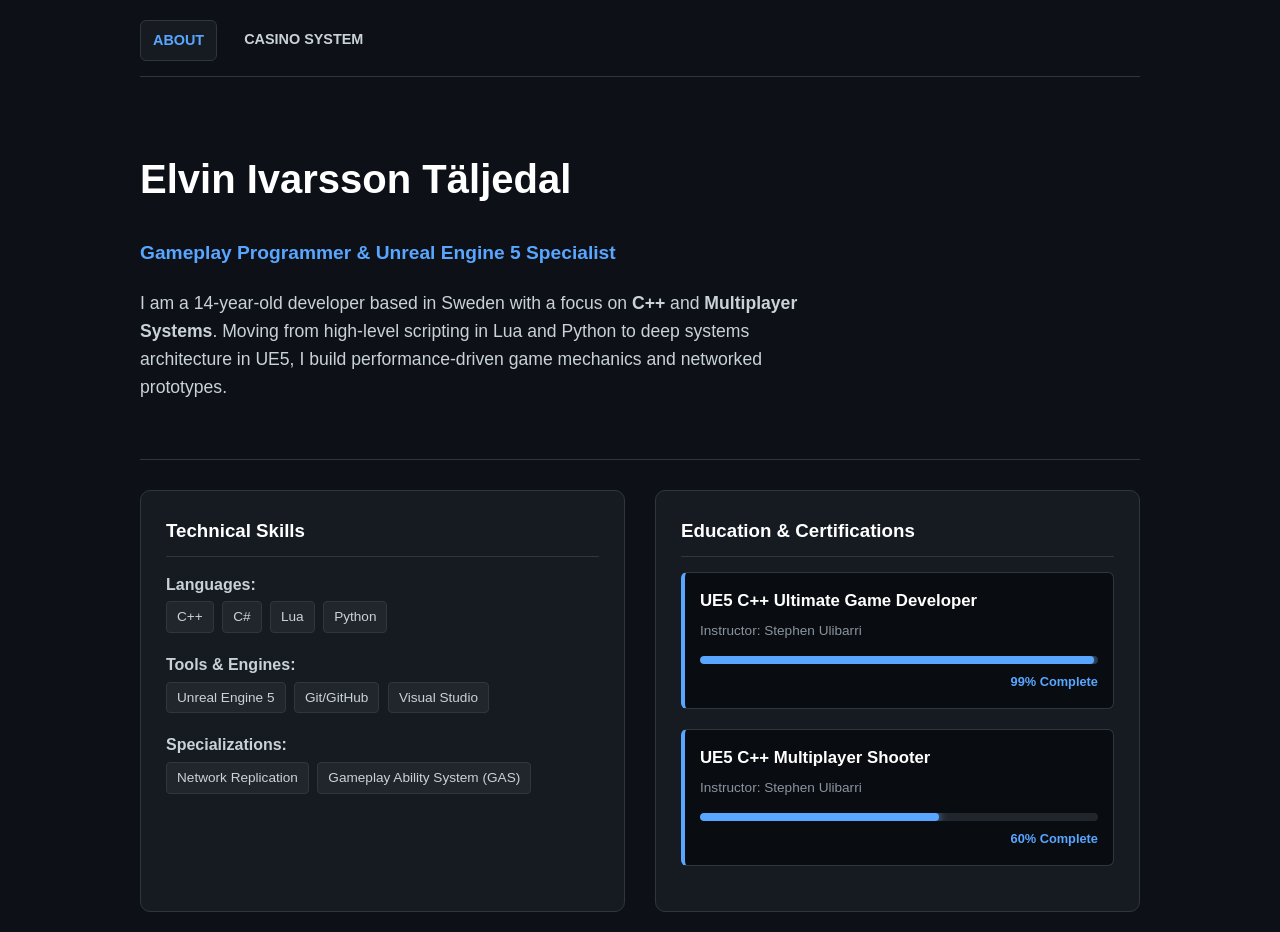
==== index.html @ 57df90be "Update course completion details and stylesheet version" ====
<!DOCTYPE html>
<html lang="en">
<head>
    <meta charset="UTF-8">
    <meta name="viewport" content="width=device-width, initial-scale=1.0">
    <title>Elvin I. T. | Portfolio</title>
    <link rel="icon" type="image/png" href="favicon.png">
    <link rel="stylesheet" href="style.css?v=2">
</head>
<body>
<div class="container">
    <nav></nav> 

    <header class="hero">
        <h1>Elvin Ivarsson Täljedal</h1>
        <div class="subtitle">Gameplay Programmer & Unreal Engine 5 Specialist</div>
        <p style="max-width: 700px; font-size: 1.1rem; margin-top: 20px;">
            I am a 14-year-old developer based in Sweden with a focus on <strong>C++</strong> and <strong>Multiplayer Systems</strong>. 
            Moving from high-level scripting in Lua and Python to deep systems architecture in UE5, I build performance-driven game mechanics and networked prototypes.
        </p>
    </header>

    <div class="content-grid">
        <div class="card">
            <h3>Technical Skills</h3>
            <div><strong>Languages:</strong><br><span class="skill-tag">C++</span> <span class="skill-tag">C#</span> <span class="skill-tag">Lua</span> <span class="skill-tag">Python</span></div>
            <div style="margin-top: 15px;"><strong>Tools & Engines:</strong><br><span class="skill-tag">Unreal Engine 5</span> <span class="skill-tag">Git/GitHub</span> <span class="skill-tag">Visual Studio</span></div>
            <div style="margin-top: 15px;"><strong>Specializations:</strong><br><span class="skill-tag">Network Replication</span> <span class="skill-tag">Gameplay Ability System (GAS)</span></div>
        </div>

        <div class="card">
            <h3>Education & Certifications</h3>
            
            <div class="course-item">
                <span class="course-title">UE5 C++ Ultimate Game Developer</span>
                <span class="course-meta">Instructor: Stephen Ulibarri</span>
                <div class="progress-track">
                    <div class="progress-fill" style="width: 99%;"></div>
                </div>
                <span class="progress-text">99% Complete</span>
            </div>
            
            <div class="course-item">
                <span class="course-title">UE5 C++ Multiplayer Shooter</span>
                <span class="course-meta">Instructor: Stephen Ulibarri</span>
                <div class="progress-track">
                    <div class="progress-fill" style="width: 60%;"></div>
                </div>
                <span class="progress-text">60% Complete</span>
            </div>
            
        </div>
    </div>
</div>
<script src="nav.js"></script>
</body>
</html>
---- style.css ----
:root { 
    --bg: #0d1117; 
    --text: #c9d1d9; 
    --accent: #58a6ff; 
    --card: #161b22; 
    --border: #30363d; 
    --code: #010409;
    --ue-gold: #e2b007;
}

body { 
    font-family: -apple-system, sans-serif; 
    background: var(--bg); 
    color: var(--text); 
    line-height: 1.6; 
    margin: 0; 
    padding: 20px; 
}

.container { max-width: 1000px; margin: 0 auto; }
h1, h2, h3 { color: white; margin-top: 0; }

/* NAVIGATION */
nav { 
    display: flex; gap: 15px; margin-bottom: 30px; 
    border-bottom: 1px solid var(--border); padding-bottom: 15px; 
}
nav a { 
    color: var(--text); text-decoration: none; padding: 8px 12px; 
    border-radius: 6px; font-weight: bold; font-size: 0.9rem; 
}
nav a:hover, nav a.active { background: var(--card); color: var(--accent); border: 1px solid var(--border); }

/* HOME PAGE STYLES */
.hero { padding: 40px 0; border-bottom: 1px solid var(--border); margin-bottom: 30px; }
.hero h1 { font-size: 2.5rem; }
.subtitle { color: var(--accent); font-weight: bold; font-size: 1.2rem; }
.content-grid { display: grid; grid-template-columns: 1fr 1fr; gap: 30px; }
@media (max-width: 700px) { .content-grid { grid-template-columns: 1fr; } }
.card { background: var(--card); border: 1px solid var(--border); border-radius: 10px; padding: 25px; height: 100%; box-sizing: border-box; }
.card h3 { border-bottom: 1px solid var(--border); padding-bottom: 10px; margin-bottom: 15px; }
.skill-tag { display: inline-block; background: #21262d; border: 1px solid var(--border); padding: 4px 10px; border-radius: 4px; margin: 4px 4px 4px 0; font-size: 0.85rem; }

/* PROJECT PAGE STYLES */
.project-header { background: var(--card); border: 1px solid var(--border); border-radius: 10px; padding: 30px; margin-bottom: 25px; }
.info-bar { display: flex; gap: 30px; margin-top: 20px; background: #090c10; padding: 15px 20px; border-radius: 8px; border-left: 4px solid var(--accent); }
.info-bar span { display: block; font-size: 0.8rem; color: #8b949e; }
.info-bar strong { color: white; }
.section { background: var(--card); border: 1px solid var(--border); border-radius: 10px; padding: 25px; margin-bottom: 25px; }
.gallery-grid { display: grid; grid-template-columns: 2fr 1fr; gap: 20px; }
.main-video { background: #000; aspect-ratio: 16/9; border-radius: 8px; border: 1px solid var(--border); overflow: hidden; }
.screenshot-column { display: flex; flex-direction: column; gap: 20px; }
.ss-item { background: #000; aspect-ratio: 16/9; border-radius: 8px; border: 1px solid var(--border); overflow: hidden; }
img, video { width: 100%; height: 100%; object-fit: cover; }

/* INTERACTIVE TABS */
.sub-nav { display: flex; gap: 10px; margin-bottom: 20px; border-bottom: 1px solid var(--border); padding-bottom: 15px; }
.sub-btn { background: transparent; border: 1px solid transparent; color: var(--text); padding: 8px 16px; cursor: pointer; border-radius: 6px; font-weight: bold; font-size: 0.9rem; }
.sub-btn:hover { background: var(--card); border: 1px solid var(--border); }
.sub-btn.active { background: var(--card); color: var(--accent); border: 1px solid var(--border); }
.sub-content { display: none; }
.sub-content.active { display: block; animation: fadeIn 0.3s; }
@keyframes fadeIn { from { opacity: 0; transform: translateY(5px); } to { opacity: 1; transform: translateY(0); } }
.code-block { background: var(--code); padding: 15px; border-radius: 8px; border: 1px solid var(--border); font-family: monospace; color: #d1d1d1; overflow-x: auto; }
.btn { display: inline-block; background: var(--accent); color: white; padding: 10px 20px; border-radius: 6px; text-decoration: none; font-weight: bold; }


/* =========================================
   EDUCATION & PROGRESS BARS
========================================= */
.course-item { 
    background: #090c10; 
    border: 1px solid var(--border);
    border-left: 4px solid var(--accent); 
    padding: 15px; 
    margin-bottom: 20px; 
    border-radius: 6px;
    transition: 0.2s;
}

.course-item:hover {
    transform: translateX(5px); /* Slides right slightly when you hover */
    border-color: #444c56;
}

.course-title { 
    font-weight: bold; 
    color: white; 
    display: block; 
    margin-bottom: 5px;
    font-size: 1.05rem;
}

.course-meta { 
    font-size: 0.85rem; 
    color: #8b949e; 
    display: block;
    margin-bottom: 15px; /* Adds space before the bar */
}

/* The dark track behind the bar */
.progress-track {
    width: 100%;
    background-color: #21262d;
    border-radius: 10px;
    height: 8px;
    overflow: hidden;
    margin-bottom: 8px;
}

/* The glowing blue bar itself */
.progress-fill {
    height: 100%;
    background-color: var(--accent);
    border-radius: 10px;
    box-shadow: 0 0 10px var(--accent); /* Creates the neon glow */
    transition: width 1s ease-out;
}

.progress-text {
    font-size: 0.8rem;
    color: var(--accent);
    font-weight: bold;
    display: flex;
    justify-content: flex-end; /* Pushes the percentage text to the right */
}
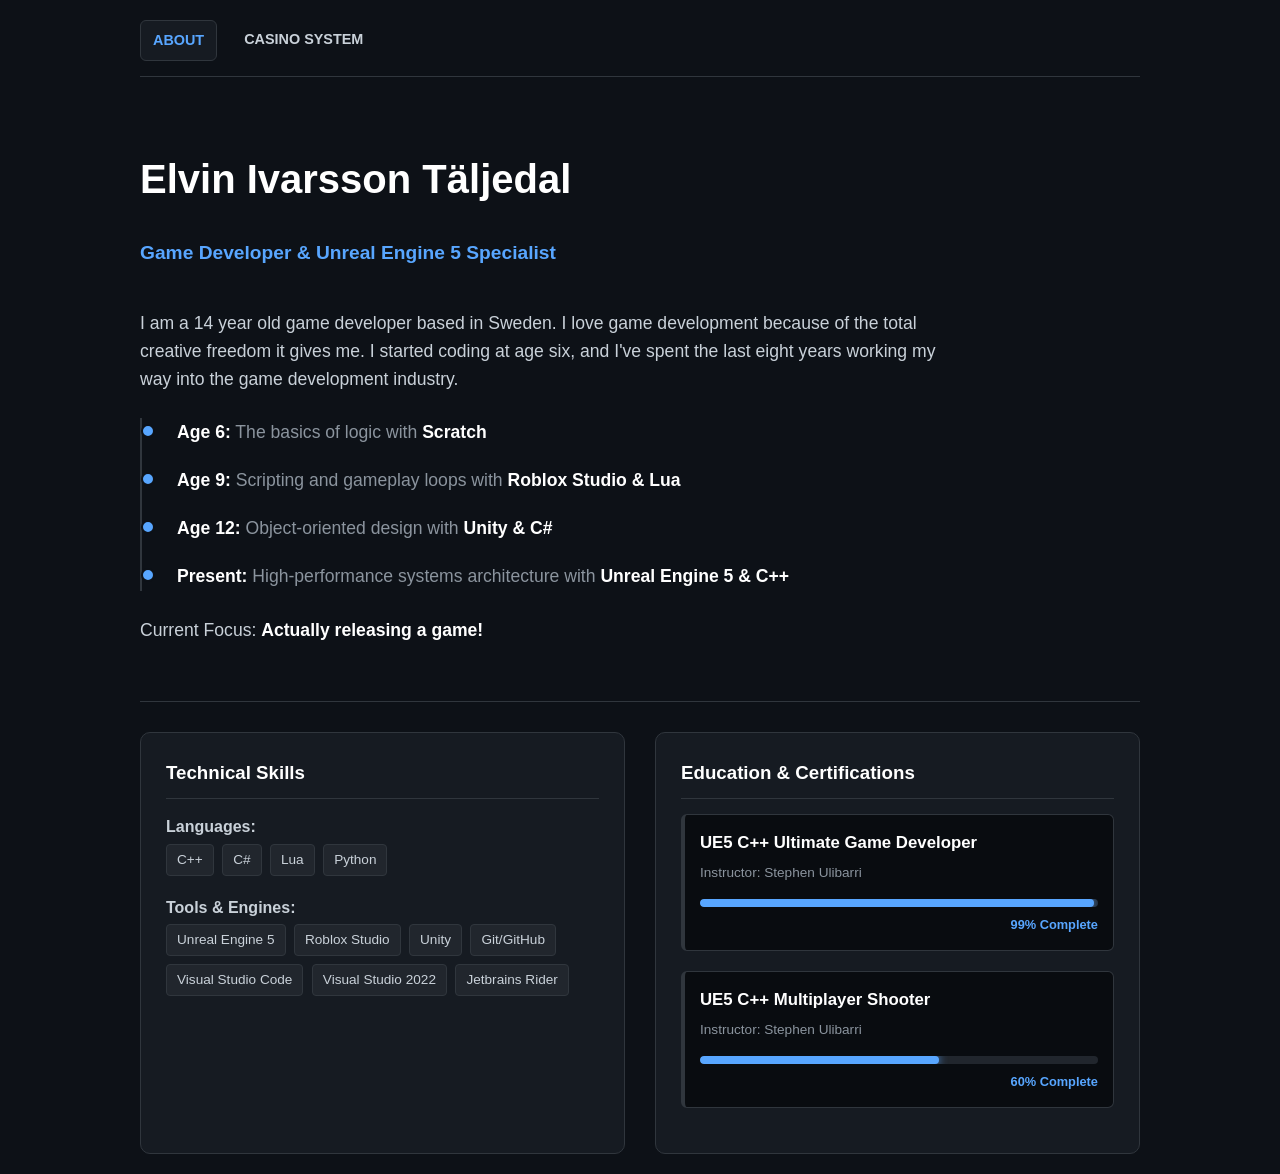
==== commit 4aaa3c78: "updated portfolio design" ====
--- a/index.html
+++ b/index.html
@@ -3,7 +3,7 @@
 <head>
     <meta charset="UTF-8">
     <meta name="viewport" content="width=device-width, initial-scale=1.0">
-    <title>Elvin I. T. | Portfolio</title>
+    <title>Elvin IT | Portfolio</title>
     <link rel="icon" type="image/png" href="favicon.png">
     <link rel="stylesheet" href="style.css?v=2">
 </head>
@@ -13,41 +13,50 @@
 
     <header class="hero">
         <h1>Elvin Ivarsson Täljedal</h1>
-        <div class="subtitle">Gameplay Programmer & Unreal Engine 5 Specialist</div>
-        <p style="max-width: 700px; font-size: 1.1rem; margin-top: 20px;">
-            I am a 14-year-old developer based in Sweden with a focus on <strong>C++</strong> and <strong>Multiplayer Systems</strong>. 
-            Moving from high-level scripting in Lua and Python to deep systems architecture in UE5, I build performance-driven game mechanics and networked prototypes.
-        </p>
+        <div class="subtitle">Game Developer & Unreal Engine 5 Specialist</div>
+        
+        <div class="timeline">
+            <p style="margin-top: 0;">I am a 14 year old game developer based in Sweden. I love game development because of the total creative freedom it gives me. I started coding at age six, and I've spent the last eight years working my way into the game development industry.</p>
+            
+            <ul class="timeline-list">
+                <li class="timeline-item"><strong>Age 6:</strong> The basics of logic with <strong>Scratch</strong></li>
+                <li class="timeline-item"><strong>Age 9:</strong> Scripting and gameplay loops with <strong>Roblox Studio & Lua</strong></li>
+                <li class="timeline-item"><strong>Age 12:</strong> Object-oriented design with <strong>Unity & C#</strong></li>
+                <li class="timeline-item"><strong>Present:</strong> High-performance systems architecture with <strong>Unreal Engine 5 & C++</strong></li>
+            </ul>
+            
+            <p>Current Focus: <strong>Actually releasing a game!</strong></p>
+        </div>
     </header>
 
     <div class="content-grid">
         <div class="card">
             <h3>Technical Skills</h3>
             <div><strong>Languages:</strong><br><span class="skill-tag">C++</span> <span class="skill-tag">C#</span> <span class="skill-tag">Lua</span> <span class="skill-tag">Python</span></div>
-            <div style="margin-top: 15px;"><strong>Tools & Engines:</strong><br><span class="skill-tag">Unreal Engine 5</span> <span class="skill-tag">Git/GitHub</span> <span class="skill-tag">Visual Studio</span></div>
-            <div style="margin-top: 15px;"><strong>Specializations:</strong><br><span class="skill-tag">Network Replication</span> <span class="skill-tag">Gameplay Ability System (GAS)</span></div>
+            <div style="margin-top: 15px;"><strong>Tools & Engines:</strong><br><span class="skill-tag">Unreal Engine 5</span> <span class="skill-tag">Roblox Studio</span> <span class="skill-tag">Unity</span> <span class="skill-tag">Git/GitHub</span> <span class="skill-tag">Visual Studio Code</span> <span class="skill-tag">Visual Studio 2022</span> <span class="skill-tag">Jetbrains Rider</span></div>
+            <!-- <div style="margin-top: 15px;"><strong>Specializations:</strong><br><span class="skill-tag">Network Replication</span> <span class="skill-tag">Gameplay Ability System (GAS)</span></div> -->
         </div>
 
         <div class="card">
             <h3>Education & Certifications</h3>
             
-            <div class="course-item">
+            <a href="https://www.udemy.com/course/unreal-engine-5-the-ultimate-game-developer-course/" target="_blank" class="course-item">
                 <span class="course-title">UE5 C++ Ultimate Game Developer</span>
                 <span class="course-meta">Instructor: Stephen Ulibarri</span>
                 <div class="progress-track">
                     <div class="progress-fill" style="width: 99%;"></div>
                 </div>
                 <span class="progress-text">99% Complete</span>
-            </div>
+            </a>
             
-            <div class="course-item">
+            <a href="https://www.udemy.com/course/unreal-engine-5-cpp-multiplayer-shooter/" target="_blank" class="course-item">
                 <span class="course-title">UE5 C++ Multiplayer Shooter</span>
                 <span class="course-meta">Instructor: Stephen Ulibarri</span>
                 <div class="progress-track">
                     <div class="progress-fill" style="width: 60%;"></div>
                 </div>
                 <span class="progress-text">60% Complete</span>
-            </div>
+            </a>
             
         </div>
     </div>
--- a/style.css
+++ b/style.css
@@ -64,23 +64,32 @@
 .code-block { background: var(--code); padding: 15px; border-radius: 8px; border: 1px solid var(--border); font-family: monospace; color: #d1d1d1; overflow-x: auto; }
 .btn { display: inline-block; background: var(--accent); color: white; padding: 10px 20px; border-radius: 6px; text-decoration: none; font-weight: bold; }
 
+/* MAKING BOLD ACTUALLY STAND OUT */
+p strong {
+    color: var(--accent);
+    font-weight: 800;
+}
 
 /* =========================================
    EDUCATION & PROGRESS BARS
 ========================================= */
 .course-item { 
+    display: block; /* Required because we are changing it to a link tag */
+    text-decoration: none; /* Stops the text from getting a blue underline */
     background: #090c10; 
     border: 1px solid var(--border);
-    border-left: 4px solid var(--accent); 
+    border-left: 4px solid #30363d; /* Dark gray by default */
     padding: 15px; 
     margin-bottom: 20px; 
     border-radius: 6px;
-    transition: 0.2s;
+    transition: 0.2s ease;
 }
 
 .course-item:hover {
-    transform: translateX(5px); /* Slides right slightly when you hover */
-    border-color: #444c56;
+    transform: translateX(5px); 
+    border-left: 4px solid var(--accent); /* Lights up blue! */
+    background: #10141a; /* Gets slightly lighter on hover */
+    box-shadow: -4px 0 15px rgba(88, 166, 255, 0.15); /* Adds a subtle blue glow behind the line */
 }
 
 .course-title { 
@@ -124,3 +133,47 @@
     display: flex;
     justify-content: flex-end; /* Pushes the percentage text to the right */
 }
+
+
+/* =========================================
+   TIMELINE BIO STYLES
+========================================= */
+.timeline {
+    margin-top: 40px;
+    max-width: 800px;
+    font-size: 1.1rem;
+}
+
+.timeline-list {
+    list-style-type: none; /* Removes the boring default bullet points */
+    padding-left: 20px;
+    border-left: 2px solid var(--border); /* The vertical line */
+    margin: 25px 0;
+}
+
+.timeline-item {
+    position: relative;
+    margin-bottom: 20px;
+    padding-left: 15px;
+    color: #8b949e;
+    line-height: 1.6;
+}
+
+/* The little blue dots on the timeline */
+.timeline-item::before {
+    content: '';
+    position: absolute;
+    left: -21px; /* Snaps the dot perfectly onto the line */
+    top: 6px;
+    width: 10px;
+    height: 10px;
+    background: var(--accent);
+    border-radius: 50%;
+    border: 2px solid var(--bg);
+}
+
+/* Makes all the bold words in the timeline pop in pure white */
+.timeline strong {
+    color: white;
+    font-weight: 800;
+}
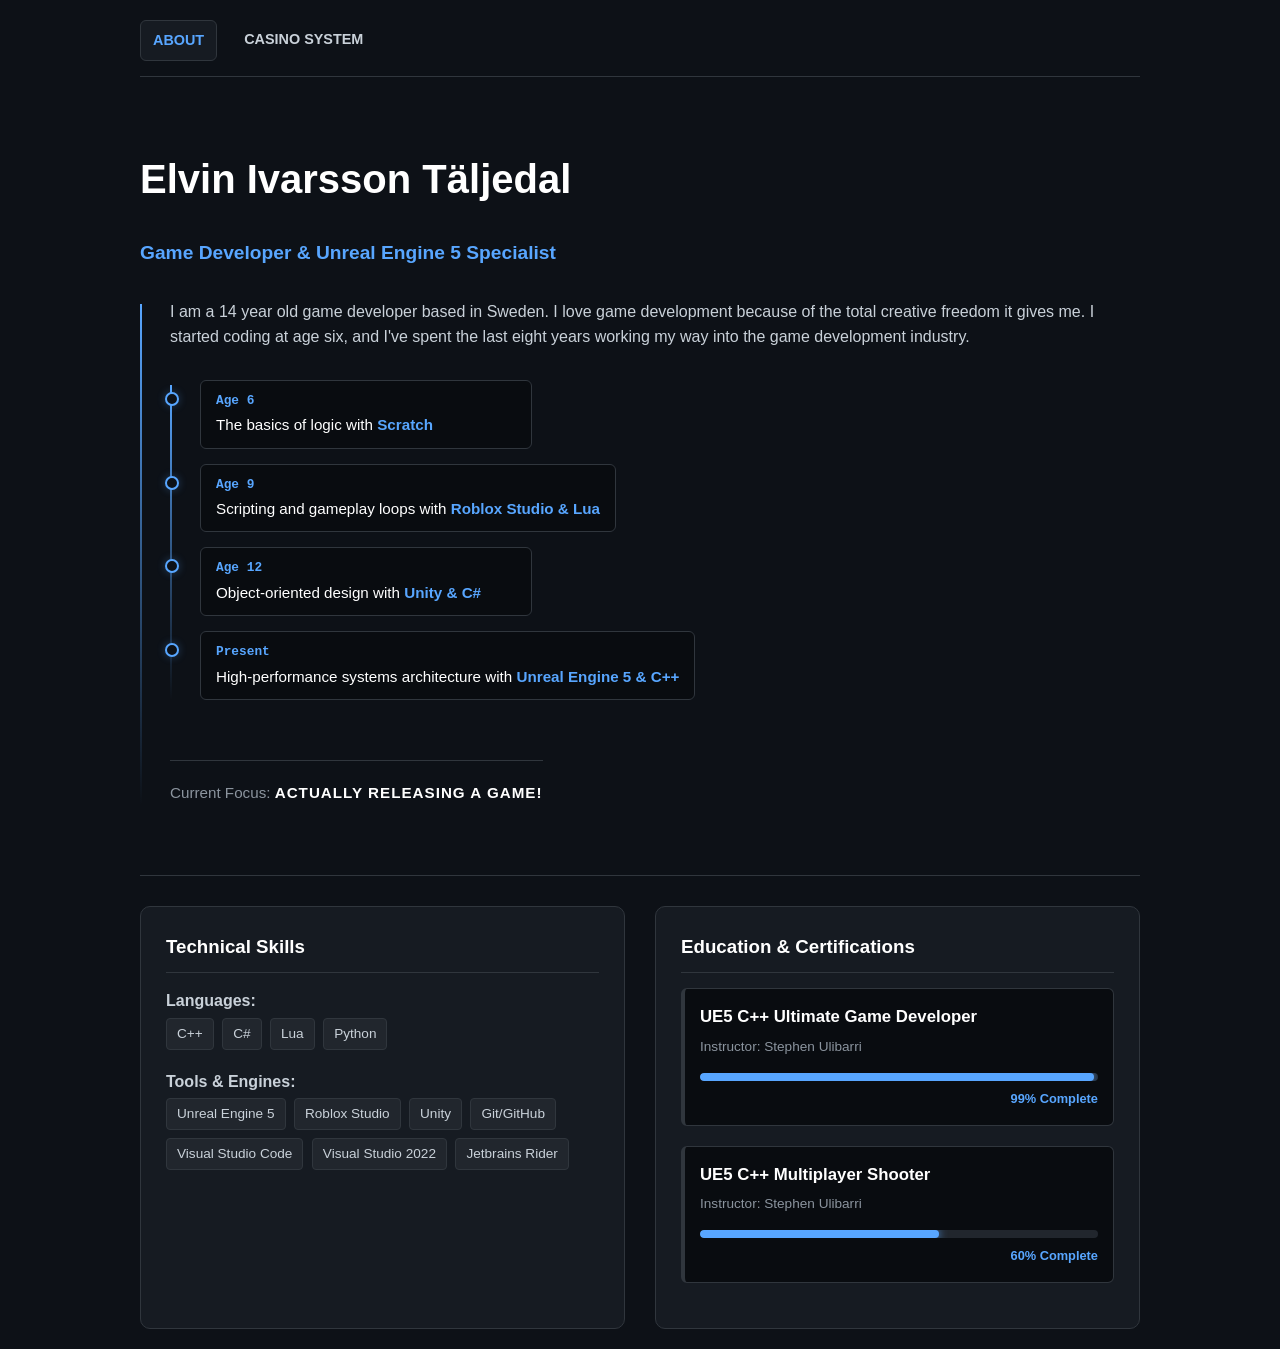
==== commit 691e3dc2: "updated timeline" ====
--- a/index.html
+++ b/index.html
@@ -18,14 +18,43 @@
         <div class="timeline">
             <p style="margin-top: 0;">I am a 14 year old game developer based in Sweden. I love game development because of the total creative freedom it gives me. I started coding at age six, and I've spent the last eight years working my way into the game development industry.</p>
             
-            <ul class="timeline-list">
-                <li class="timeline-item"><strong>Age 6:</strong> The basics of logic with <strong>Scratch</strong></li>
-                <li class="timeline-item"><strong>Age 9:</strong> Scripting and gameplay loops with <strong>Roblox Studio & Lua</strong></li>
-                <li class="timeline-item"><strong>Age 12:</strong> Object-oriented design with <strong>Unity & C#</strong></li>
-                <li class="timeline-item"><strong>Present:</strong> High-performance systems architecture with <strong>Unreal Engine 5 & C++</strong></li>
-            </ul>
+            <div class="timeline">
+                <div class="timeline-item">
+                    <div class="timeline-dot"></div>
+                    <div class="timeline-content">
+                        <span class="timeline-date">Age 6</span>
+                        <p>The basics of logic with <strong>Scratch</strong></p>
+                    </div>
+                </div>
+
+                <div class="timeline-item">
+                    <div class="timeline-dot"></div>
+                    <div class="timeline-content">
+                        <span class="timeline-date">Age 9</span>
+                        <p>Scripting and gameplay loops with <strong>Roblox Studio & Lua</strong></p>
+                    </div>
+                </div>
+
+                <div class="timeline-item">
+                    <div class="timeline-dot"></div>
+                    <div class="timeline-content">
+                        <span class="timeline-date">Age 12</span>
+                        <p>Object-oriented design with <strong>Unity & C#</strong></p>
+                    </div>
+                </div>
+
+                <div class="timeline-item">
+                    <div class="timeline-dot"></div>
+                    <div class="timeline-content">
+                        <span class="timeline-date">Present</span>
+                        <p>High-performance systems architecture with <strong>Unreal Engine 5 & C++</strong></p>
+                    </div>
+                </div>
+            </div>
             
-            <p>Current Focus: <strong>Actually releasing a game!</strong></p>
+            <div class="current-focus">
+                Current Focus: <strong>Actually releasing a game!</strong>
+            </div>
         </div>
     </header>
 
--- a/style.css
+++ b/style.css
@@ -136,44 +136,94 @@
 
 
 /* =========================================
-   TIMELINE BIO STYLES
+   COMPACT TIMELINE CARDS
 ========================================= */
 .timeline {
-    margin-top: 40px;
-    max-width: 800px;
-    font-size: 1.1rem;
-}
-
-.timeline-list {
-    list-style-type: none; /* Removes the boring default bullet points */
-    padding-left: 20px;
-    border-left: 2px solid var(--border); /* The vertical line */
-    margin: 25px 0;
+    position: relative;
+    margin: 30px 0;
+    padding-left: 30px;
+}
+
+/* The vertical line */
+.timeline::before {
+    content: '';
+    position: absolute;
+    left: 0;
+    top: 5px;
+    bottom: 0;
+    width: 2px;
+    background: linear-gradient(to bottom, var(--accent), transparent);
 }
 
 .timeline-item {
     position: relative;
-    margin-bottom: 20px;
-    padding-left: 15px;
-    color: #8b949e;
-    line-height: 1.6;
-}
-
-/* The little blue dots on the timeline */
-.timeline-item::before {
-    content: '';
+    margin-bottom: 15px; /* Tighter vertical gap */
+}
+
+.timeline-dot {
     position: absolute;
-    left: -21px; /* Snaps the dot perfectly onto the line */
-    top: 6px;
+    left: -35px;
+    top: 12px;
     width: 10px;
     height: 10px;
-    background: var(--accent);
+    background: var(--bg);
+    border: 2px solid var(--accent);
     border-radius: 50%;
-    border: 2px solid var(--bg);
-}
-
-/* Makes all the bold words in the timeline pop in pure white */
-.timeline strong {
+    box-shadow: 0 0 8px rgba(88, 166, 255, 0.3);
+}
+
+.timeline-content {
+    background: #090c10;
+    border: 1px solid var(--border);
+    border-radius: 6px;
+    padding: 10px 15px; /* Compact internal padding */
+    display: inline-block; /* THIS IS KEY: Card only grows to fit text */
+    min-width: 300px;
+    max-width: 500px;
+    transition: 0.2s ease;
+}
+
+.timeline-item:hover .timeline-content {
+    border-color: var(--accent);
+    transform: translateX(5px);
+}
+
+.timeline-date {
+    font-family: monospace;
+    font-size: 0.8rem;
+    color: var(--accent);
+    font-weight: bold;
+    display: block;
+    margin-bottom: 2px;
+}
+
+.timeline-content p {
+    margin: 0;
+    font-size: 0.95rem;
     color: white;
+}
+
+.timeline-content strong {
+    color: var(--accent);
+}
+
+
+/*
+   White bold
+*/
+.current-focus {
+    font-size: 0.95rem;
+    color: #8b949e; /* Muted gray */
+    margin-top: 30px;
+    border-top: 1px solid var(--border);
+    padding-top: 20px;
+    display: inline-block;
+}
+
+.current-focus strong {
+    color: white; 
+    text-transform: uppercase;
+    letter-spacing: 1px;
     font-weight: 800;
+    text-shadow: none; /* This kills the weird red/blue ghosting */
 }
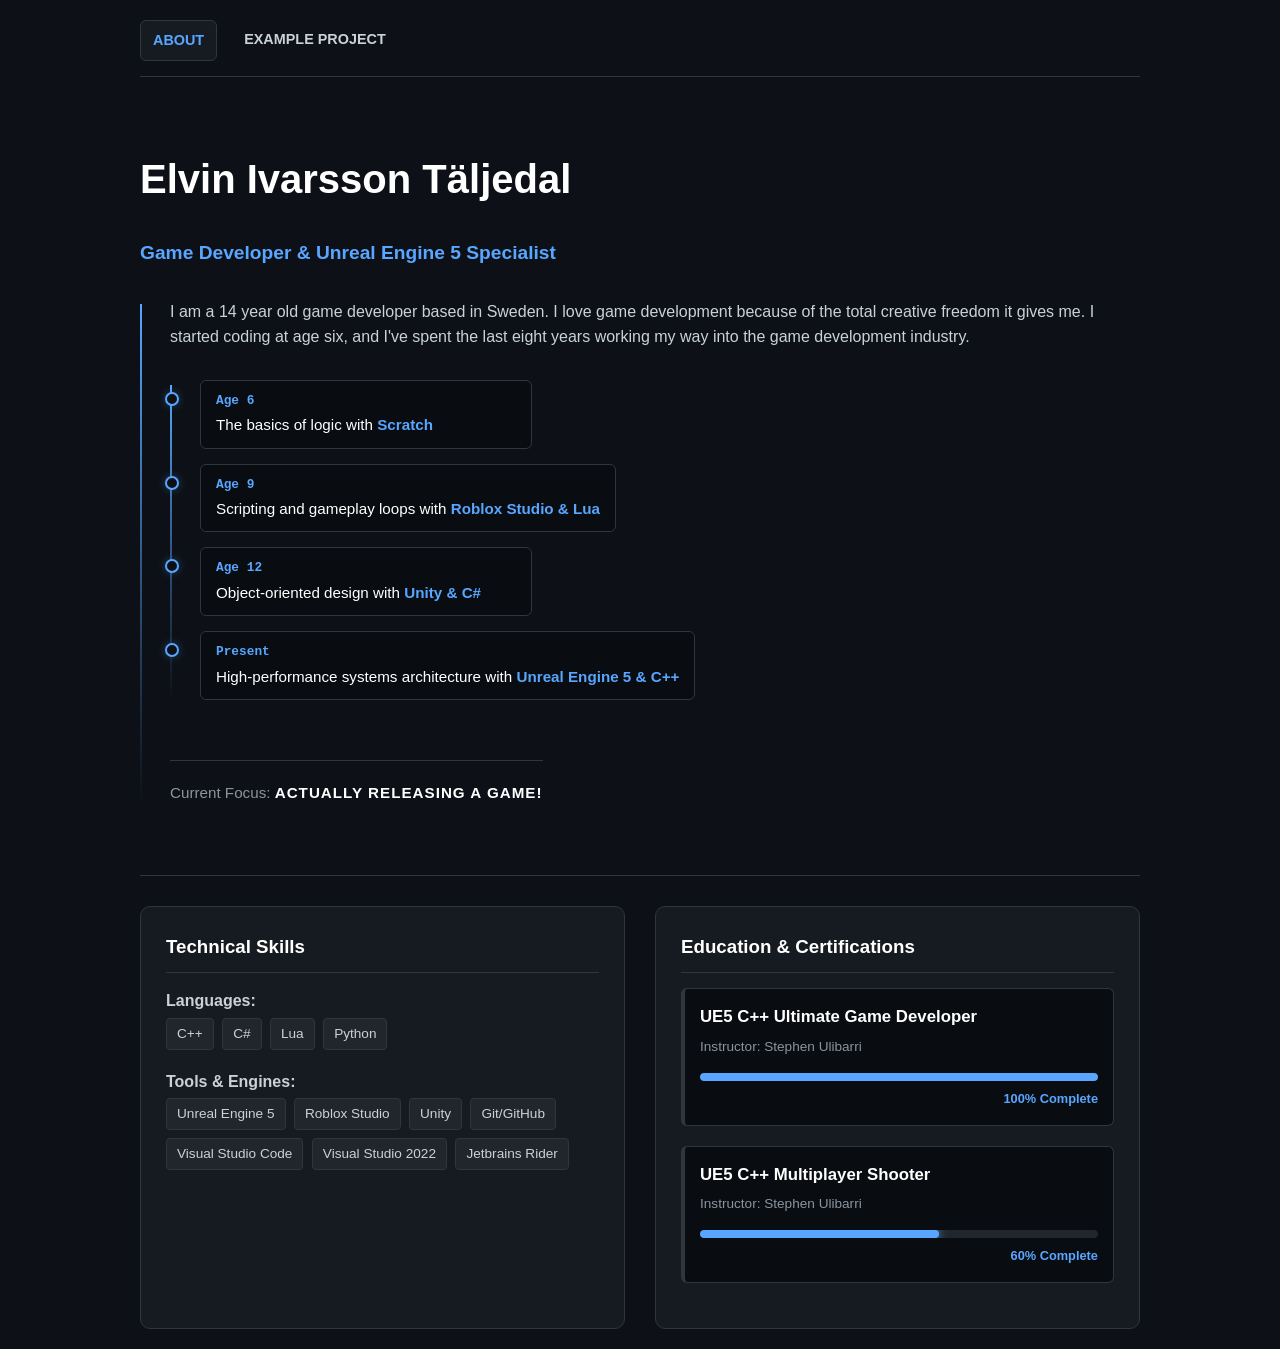
==== commit 4a340462: "updated ultimate dev course from 99% to 100%" ====
--- a/index.html
+++ b/index.html
@@ -73,9 +73,9 @@
                 <span class="course-title">UE5 C++ Ultimate Game Developer</span>
                 <span class="course-meta">Instructor: Stephen Ulibarri</span>
                 <div class="progress-track">
-                    <div class="progress-fill" style="width: 99%;"></div>
+                    <div class="progress-fill" style="width: 100%;"></div>
                 </div>
-                <span class="progress-text">99% Complete</span>
+                <span class="progress-text">100% Complete</span>
             </a>
             
             <a href="https://www.udemy.com/course/unreal-engine-5-cpp-multiplayer-shooter/" target="_blank" class="course-item">
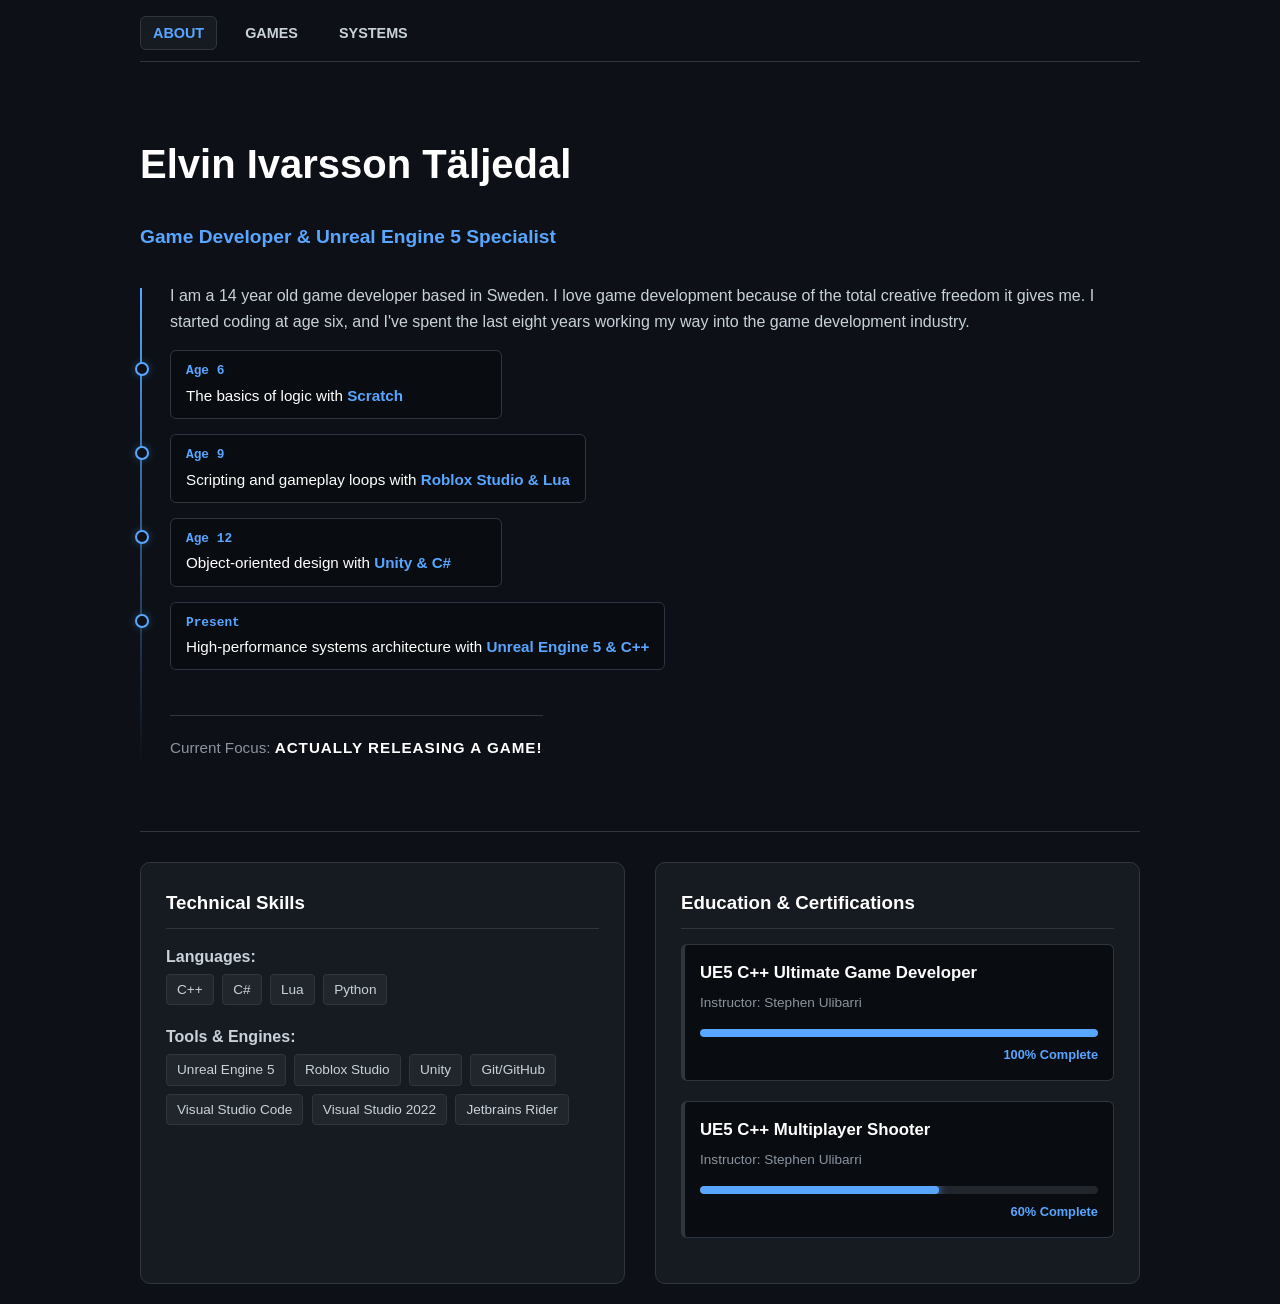
==== commit 31eefdfb: "Made games and system dropdowns" ====
--- a/index.html
+++ b/index.html
@@ -9,7 +9,27 @@
 </head>
 <body>
 <div class="container">
-    <nav></nav> 
+    <nav>
+        <div class="nav-item">
+            <a href="index.html" class="active">ABOUT</a>
+        </div>
+
+        <div class="nav-item">
+            <a href="#">GAMES</a>
+            <div class="nav-dropdown">
+                <a href="#" class="dropdown-link">Coming Soon...</a>
+            </div>
+        </div>
+
+        <div class="nav-item">
+            <a href="#">SYSTEMS</a>
+            <div class="nav-dropdown">
+                <a href="#" class="dropdown-link">Example System 1</a>
+                <a href="#" class="dropdown-link">Example System 2</a>
+                <a href="#" class="dropdown-link" style="color: var(--accent); border-top: 1px solid var(--border); margin-top: 5px;">+ Request a System</a>
+            </div>
+        </div>
+    </nav>
 
     <header class="hero">
         <h1>Elvin Ivarsson Täljedal</h1>
@@ -18,8 +38,7 @@
         <div class="timeline">
             <p style="margin-top: 0;">I am a 14 year old game developer based in Sweden. I love game development because of the total creative freedom it gives me. I started coding at age six, and I've spent the last eight years working my way into the game development industry.</p>
             
-            <div class="timeline">
-                <div class="timeline-item">
+            <div class="timeline-item">
                     <div class="timeline-dot"></div>
                     <div class="timeline-content">
                         <span class="timeline-date">Age 6</span>
@@ -50,7 +69,6 @@
                         <p>High-performance systems architecture with <strong>Unreal Engine 5 & C++</strong></p>
                     </div>
                 </div>
-            </div>
             
             <div class="current-focus">
                 Current Focus: <strong>Actually releasing a game!</strong>
--- a/style.css
+++ b/style.css
@@ -22,14 +22,91 @@
 
 /* NAVIGATION */
 nav { 
-    display: flex; gap: 15px; margin-bottom: 30px; 
-    border-bottom: 1px solid var(--border); padding-bottom: 15px; 
-}
+    display: flex; 
+    gap: 15px; 
+    margin-bottom: 30px; 
+    border-bottom: 1px solid var(--border); 
+    padding-bottom: 15px;
+    position: relative; /* This is the "anchor" for the dropdowns */
+}
+
+.nav-item {
+    position: relative; /* Keeps the dropdown attached to the button */
+    display: inline-block;
+}
+
 nav a { 
-    color: var(--text); text-decoration: none; padding: 8px 12px; 
-    border-radius: 6px; font-weight: bold; font-size: 0.9rem; 
-}
-nav a:hover, nav a.active { background: var(--card); color: var(--accent); border: 1px solid var(--border); }
+    color: var(--text); 
+    text-decoration: none; 
+    padding: 8px 12px; 
+    border-radius: 6px; 
+    font-weight: bold; 
+    font-size: 0.9rem; 
+    border: 1px solid transparent; /* PREVENTS THE JUMP! */
+    transition: 0.1s ease;
+}
+
+nav a:hover, nav a.active { 
+    background: var(--card); 
+    color: var(--accent); 
+    border: 1px solid var(--border); 
+}
+
+/* THE DROPDOWN MENU */
+.nav-dropdown {
+    display: none;
+    position: absolute;
+    top: 100%; 
+    left: 50%;
+    transform: translateX(-50%);
+    background: var(--card);
+    border: 1px solid var(--border);
+    border-radius: 8px;
+    padding: 8px;
+    min-width: 180px;
+    z-index: 100;
+    box-shadow: 0 10px 25px rgba(0,0,0,0.5);
+    /* We removed margin-top so it doesn't create a gap! */
+}
+
+/* 1. The Invisible Bridge: Attached to the NARROW button instead of the WIDE menu */
+.nav-item::after {
+    content: '';
+    position: absolute;
+    bottom: -15px; /* Reaches down to the menu */
+    left: 0;
+    width: 100%; /* Only as wide as the word "GAMES" or "SYSTEMS" */
+    height: 15px;
+}
+
+/* 2. The Custom Animation: Keeps the X-axis perfectly centered while fading in */
+@keyframes dropFade { 
+    from { opacity: 0; transform: translateX(-50%) translateY(10px); } 
+    to { opacity: 1; transform: translateX(-50%) translateY(0); } 
+}
+
+.nav-item:hover .nav-dropdown {
+    display: block;
+    animation: dropFade 0.2s ease-out forwards;
+}
+
+.dropdown-link {
+    display: block;
+    color: var(--text);
+    text-decoration: none;
+    padding: 8px 12px;
+    font-size: 0.85rem;
+    border-radius: 4px;
+    white-space: nowrap;
+    font-weight: normal; 
+    border: 1px solid transparent; /* Prevents the jump here too */
+}
+
+.dropdown-link:hover {
+    background: #21262d;
+    color: var(--accent);
+    border: 1px solid transparent; /* Stops it from copying the main nav's border */
+}
 
 /* HOME PAGE STYLES */
 .hero { padding: 40px 0; border-bottom: 1px solid var(--border); margin-bottom: 30px; }
@@ -226,4 +303,40 @@
     letter-spacing: 1px;
     font-weight: 800;
     text-shadow: none; /* This kills the weird red/blue ghosting */
+}
+
+
+/* =========================================
+   SUB-NAVIGATION (PROJECT DROPDOWNS)
+========================================= */
+.sub-nav {
+    display: flex;
+    gap: 10px;
+    margin-top: -15px; /* Pulls it closer to the main nav */
+    margin-bottom: 30px;
+    padding: 10px 0;
+    border-bottom: 1px solid var(--border);
+    flex-wrap: wrap; /* Keeps it clean on mobile */
+}
+
+.sub-link {
+    font-size: 0.8rem;
+    color: #8b949e;
+    text-decoration: none;
+    padding: 5px 12px;
+    border-radius: 4px;
+    background: #161b22;
+    border: 1px solid var(--border);
+    transition: 0.2s;
+}
+
+.sub-link:hover {
+    color: var(--accent);
+    border-color: var(--accent);
+}
+
+.sub-link.active {
+    background: rgba(88, 166, 255, 0.1);
+    color: var(--accent);
+    border-color: var(--accent);
 }
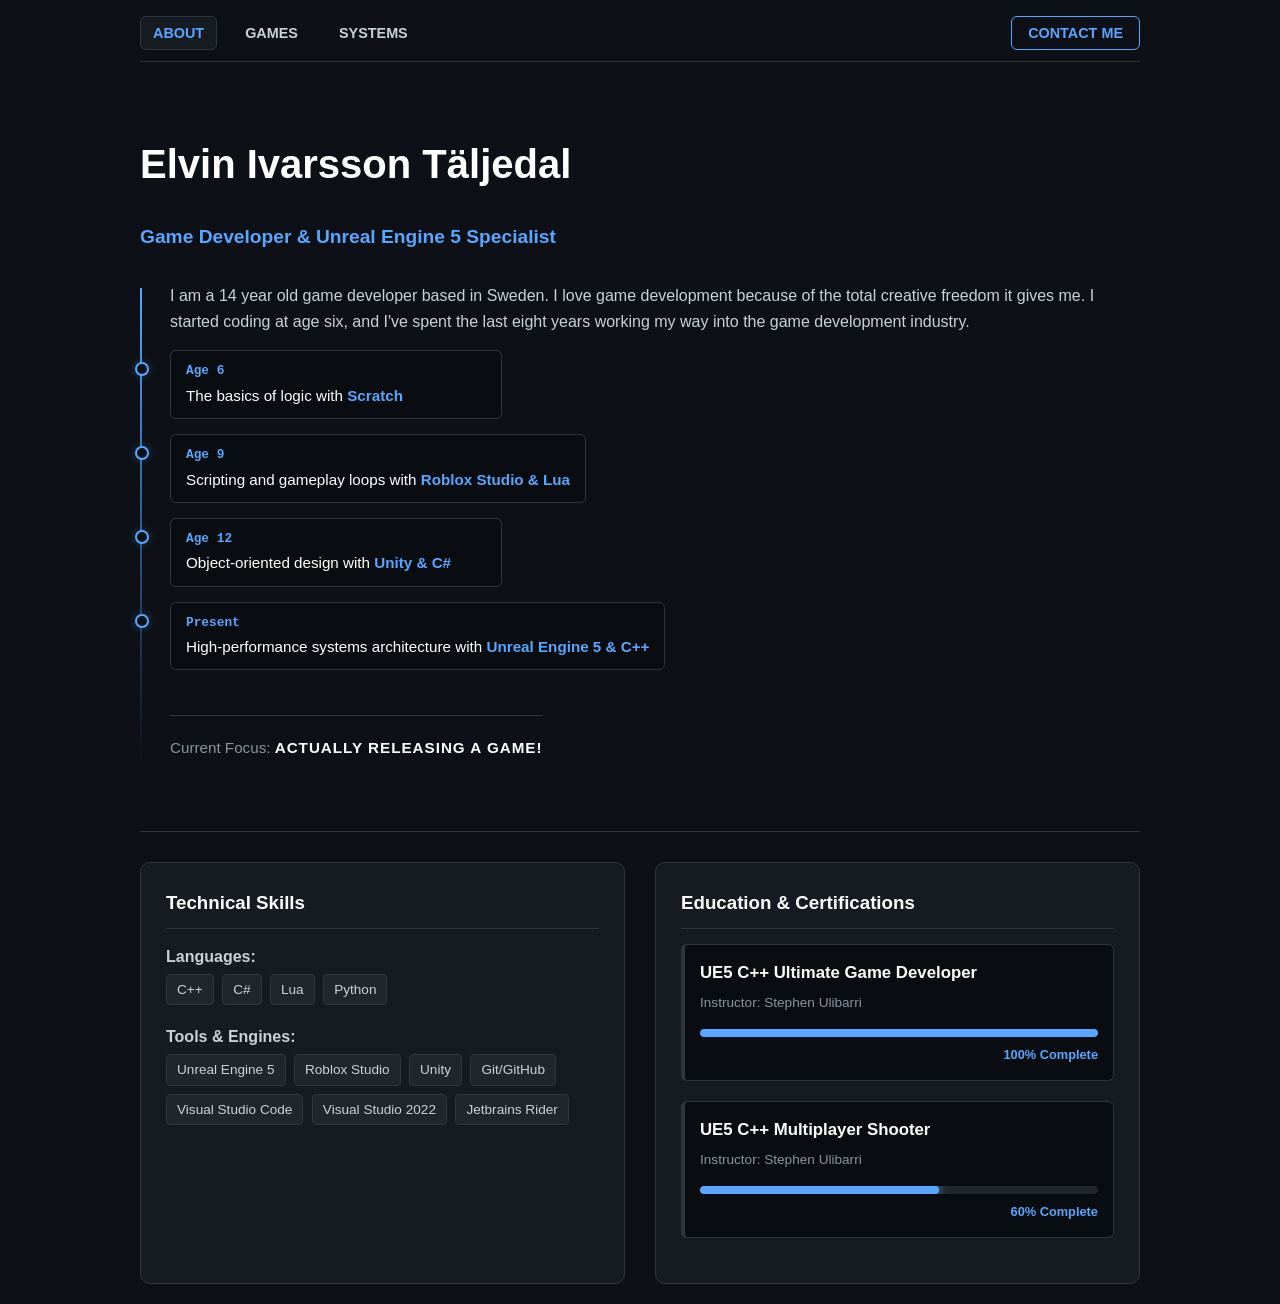
==== commit 8148c010: "made a contact button" ====
--- a/index.html
+++ b/index.html
@@ -9,27 +9,7 @@
 </head>
 <body>
 <div class="container">
-    <nav>
-        <div class="nav-item">
-            <a href="index.html" class="active">ABOUT</a>
-        </div>
-
-        <div class="nav-item">
-            <a href="#">GAMES</a>
-            <div class="nav-dropdown">
-                <a href="#" class="dropdown-link">Coming Soon...</a>
-            </div>
-        </div>
-
-        <div class="nav-item">
-            <a href="#">SYSTEMS</a>
-            <div class="nav-dropdown">
-                <a href="#" class="dropdown-link">Example System 1</a>
-                <a href="#" class="dropdown-link">Example System 2</a>
-                <a href="#" class="dropdown-link" style="color: var(--accent); border-top: 1px solid var(--border); margin-top: 5px;">+ Request a System</a>
-            </div>
-        </div>
-    </nav>
+    <nav></nav>
 
     <header class="hero">
         <h1>Elvin Ivarsson Täljedal</h1>
--- a/style.css
+++ b/style.css
@@ -50,6 +50,24 @@
     background: var(--card); 
     color: var(--accent); 
     border: 1px solid var(--border); 
+}
+
+/* THE CONTACT BUTTON (Ghost Style) */
+.nav-contact {
+    background: transparent !important; /* Removes the heavy blue block */
+    color: var(--accent) !important; /* Makes the text blue */
+    padding: 8px 16px !important;
+    border-radius: 6px;
+    font-weight: bold;
+    font-size: 0.9rem;
+    transition: 0.2s ease;
+    border: 1px solid var(--accent) !important; /* Keeps the blue outline */
+}
+
+.nav-contact:hover {
+    background: var(--accent) !important; /* Fills in with solid blue when hovered */
+    color: #0d1117 !important; /* Text turns dark so you can read it */
+    box-shadow: 0 0 15px rgba(88, 166, 255, 0.3); /* Adds a nice glow */
 }
 
 /* THE DROPDOWN MENU */
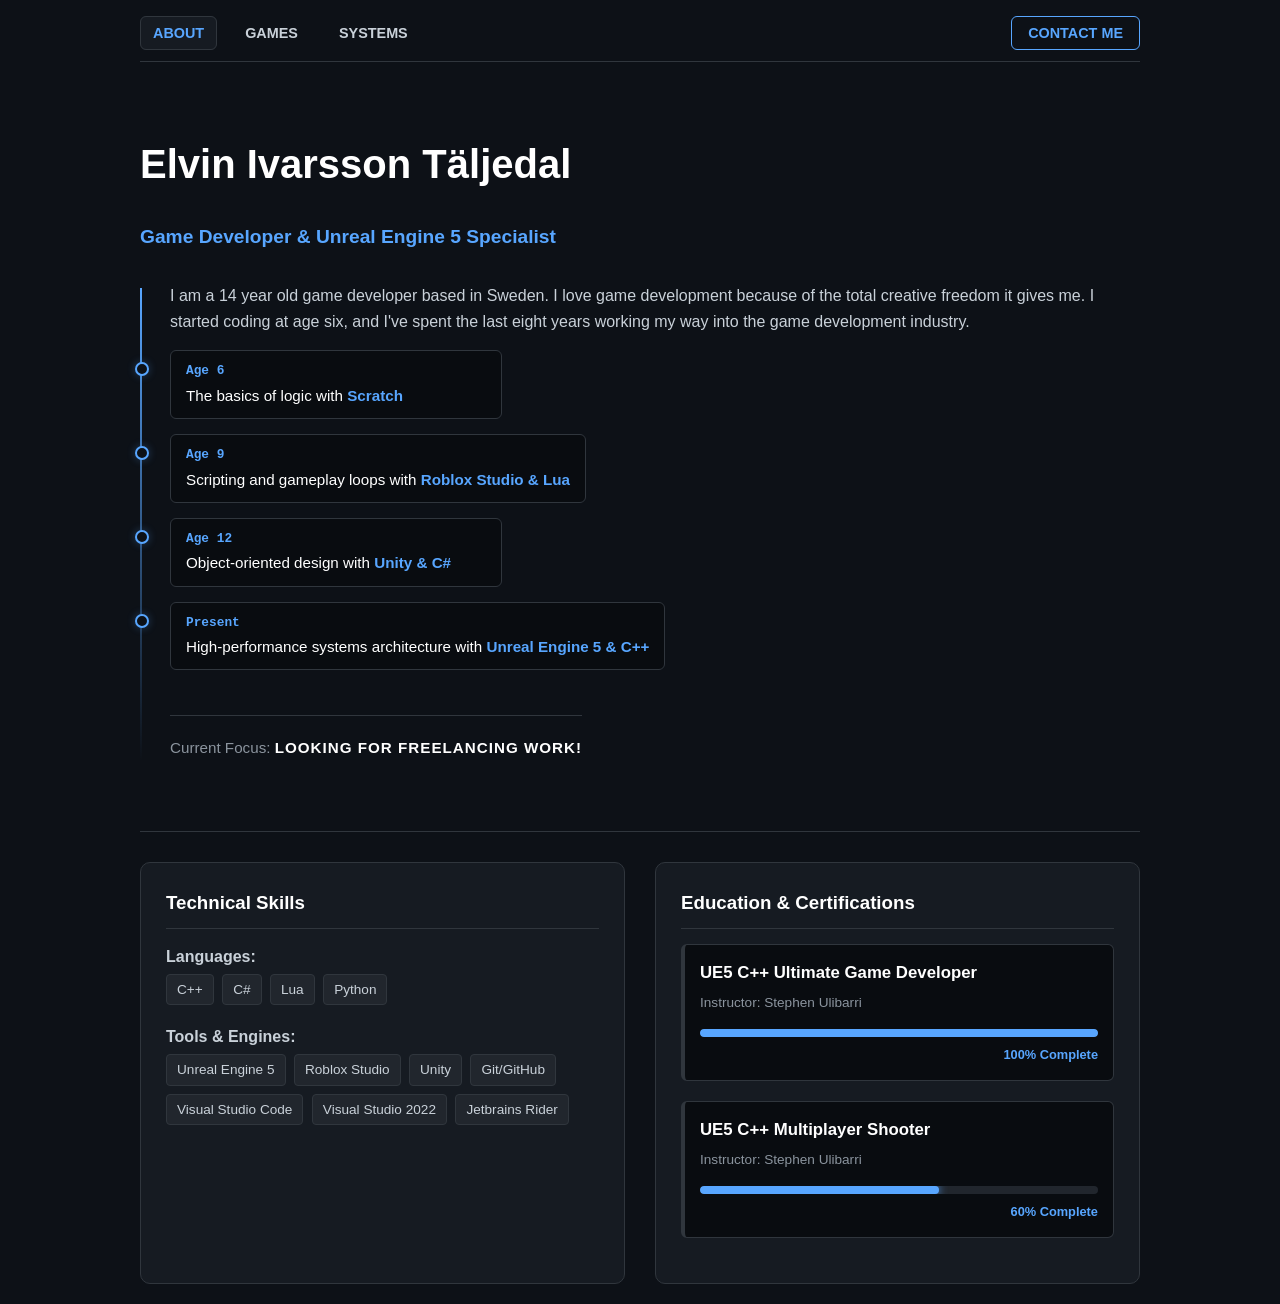
==== commit 4ed09578: "Update index.html" ====
--- a/index.html
+++ b/index.html
@@ -4,6 +4,7 @@
     <meta charset="UTF-8">
     <meta name="viewport" content="width=device-width, initial-scale=1.0">
     <title>Elvin IT | Portfolio</title>
+    
     <link rel="icon" type="image/png" href="favicon.png">
     <link rel="stylesheet" href="style.css?v=2">
 </head>
@@ -51,7 +52,7 @@
                 </div>
             
             <div class="current-focus">
-                Current Focus: <strong>Actually releasing a game!</strong>
+                Current Focus: <strong>Looking for freelancing work!</strong>
             </div>
         </div>
     </header>
--- a/style.css
+++ b/style.css
@@ -156,8 +156,18 @@
 .sub-content { display: none; }
 .sub-content.active { display: block; animation: fadeIn 0.3s; }
 @keyframes fadeIn { from { opacity: 0; transform: translateY(5px); } to { opacity: 1; transform: translateY(0); } }
-.code-block { background: var(--code); padding: 15px; border-radius: 8px; border: 1px solid var(--border); font-family: monospace; color: #d1d1d1; overflow-x: auto; }
 .btn { display: inline-block; background: var(--accent); color: white; padding: 10px 20px; border-radius: 6px; text-decoration: none; font-weight: bold; }
+.code-block { 
+    background: var(--code); 
+    padding: 15px; 
+    border-radius: 8px; 
+    border: 1px solid var(--border); 
+    font-family: monospace; 
+    color: #d1d1d1; 
+    overflow-x: auto; 
+    white-space: pre; /* THIS IS THE MAGIC FIX */
+    line-height: 1.5; /* Adds a little breathing room between lines */
+}
 
 /* MAKING BOLD ACTUALLY STAND OUT */
 p strong {
@@ -357,4 +367,179 @@
     background: rgba(88, 166, 255, 0.1);
     color: var(--accent);
     border-color: var(--accent);
+}
+
+/* =========================================
+   UNREAL ENGINE C++ CODE THEME (VS DARK)
+========================================= */
+pre[class*="language-"] {
+    background: var(--code) !important; /* Uses your super-dark black background */
+    color: #d4d4d4;
+    border-radius: 8px;
+    border: 1px solid var(--border);
+    padding: 15px;
+    margin-top: 20px;
+    font-size: 0.9rem;
+    white-space: pre-wrap !important; /* THIS FIXES THE SCROLLING */
+    word-break: break-word !important; /* Forces long lines to wrap cleanly */
+}
+
+code[class*="language-"], pre[class*="language-"] {
+    font-family: Consolas, Monaco, 'Andale Mono', 'Ubuntu Mono', monospace;
+    line-height: 1.6;
+}
+
+/* Base C++ Colors */
+.token.comment { color: #6a9955; } /* Green comments */
+.token.keyword { color: #569cd6; font-weight: bold; } /* Blue keywords (if, void, const) */
+.token.string { color: #ce9178; } /* Orange strings */
+.token.number { color: #b5cea8; } /* Light green numbers */
+.token.operator, .token.punctuation { color: #d4d4d4; }
+.token.function { color: #dcdcaa; } /* Yellow functions */
+.token.class-name { color: #4ec9b0; } /* Teal classes (AActor, FVector) */
+
+/* Custom Unreal Engine Colors */
+.token.unreal-macro { color: #bd63c5; font-weight: bold; } /* Purple/Pink Macros */
+.token.unreal-class { color: #4ec9b0; } /* Teal UE5 Types */
+
+
+
+/* =========================================
+   CUSTOM FEATURE LISTS
+========================================= */
+.feature-list {
+    list-style: none; /* Removes the boring default circle bullets */
+    padding-left: 0;
+    margin-top: 15px;
+}
+
+.feature-list li {
+    position: relative;
+    padding-left: 25px; /* Makes room for our custom bullet */
+    margin-bottom: 15px;
+    color: #c9d1d9;
+    line-height: 1.6;
+}
+
+/* The custom blue arrow bullet */
+.feature-list li::before {
+    content: '▹'; /* A sleek hollow arrow */
+    position: absolute;
+    left: 0;
+    top: 0px;
+    color: var(--accent);
+    font-size: 1.2rem;
+    font-weight: bold;
+}
+
+.feature-list strong {
+    color: white; /* Makes the bold text pop brighter than the description */
+}
+
+
+/* =========================================
+   FULLSCREEN LIGHTBOX MODAL
+========================================= */
+.lightbox {
+    display: none; /* Hidden by default */
+    position: fixed;
+    z-index: 9999; /* Makes sure it sits on top of the navbar */
+    top: 0;
+    left: 0;
+    width: 100%;
+    height: 100%;
+    background-color: rgba(9, 12, 16, 0.95); /* Extremely dark, slightly transparent */
+    backdrop-filter: blur(5px); /* Blurs the website behind it! */
+    opacity: 0;
+    transition: opacity 0.2s ease-in-out;
+}
+
+.lightbox.active {
+    display: flex;
+    justify-content: center;
+    align-items: center;
+    opacity: 1;
+}
+
+#lightbox-content {
+    max-width: 90vw; /* Won't go wider than 90% of the screen */
+    max-height: 90vh; /* Won't go taller than 90% of the screen */
+    border-radius: 8px;
+    box-shadow: 0 0 30px rgba(88, 166, 255, 0.15); /* Subtle blue glow */
+    display: flex;
+    justify-content: center;
+    align-items: center;
+}
+
+#lightbox-content img, #lightbox-content video {
+    max-width: 100%;
+    max-height: 90vh;
+    border-radius: 8px;
+    object-fit: contain; /* Ensures nothing is chopped off */
+}
+
+.lightbox-close {
+    position: absolute;
+    top: 20px;
+    right: 40px;
+    color: white;
+    font-size: 40px;
+    font-weight: bold;
+    cursor: pointer;
+    transition: 0.2s ease;
+    z-index: 10000;
+}
+
+.lightbox-close:hover {
+    color: var(--accent);
+    transform: scale(1.1);
+}
+
+/* Changes the mouse cursor to a magnifying glass over your gallery */
+.gallery-grid img, .gallery-grid video {
+    cursor: zoom-in;
+    transition: 0.2s ease;
+}
+
+.gallery-grid img:hover, .gallery-grid video:hover {
+    opacity: 0.8; /* Slight dim when hovering to show it's clickable */
+}
+
+
+/* =========================================
+   PROJECT ACTION BUTTONS
+========================================= */
+.project-btn {
+    display: inline-block;
+    background: var(--accent);
+    color: #090c10; /* Dark text on blue background */
+    padding: 10px 24px;
+    border-radius: 6px;
+    text-decoration: none;
+    font-weight: bold;
+    font-size: 0.95rem;
+    margin: 0 10px;
+    transition: 0.2s ease;
+    border: 1px solid var(--accent);
+}
+
+/* Reverses the colors on hover with a glow */
+.project-btn:hover {
+    background: transparent;
+    color: var(--accent);
+    box-shadow: 0 0 15px rgba(88, 166, 255, 0.2);
+}
+
+/* Secondary Button Style */
+.project-btn.outline {
+    background: transparent;
+    color: var(--text);
+    border: 1px solid var(--border);
+}
+
+/* Subtle white border on hover for the secondary button */
+.project-btn.outline:hover {
+    border-color: white;
+    color: white;
+    box-shadow: none;
 }
